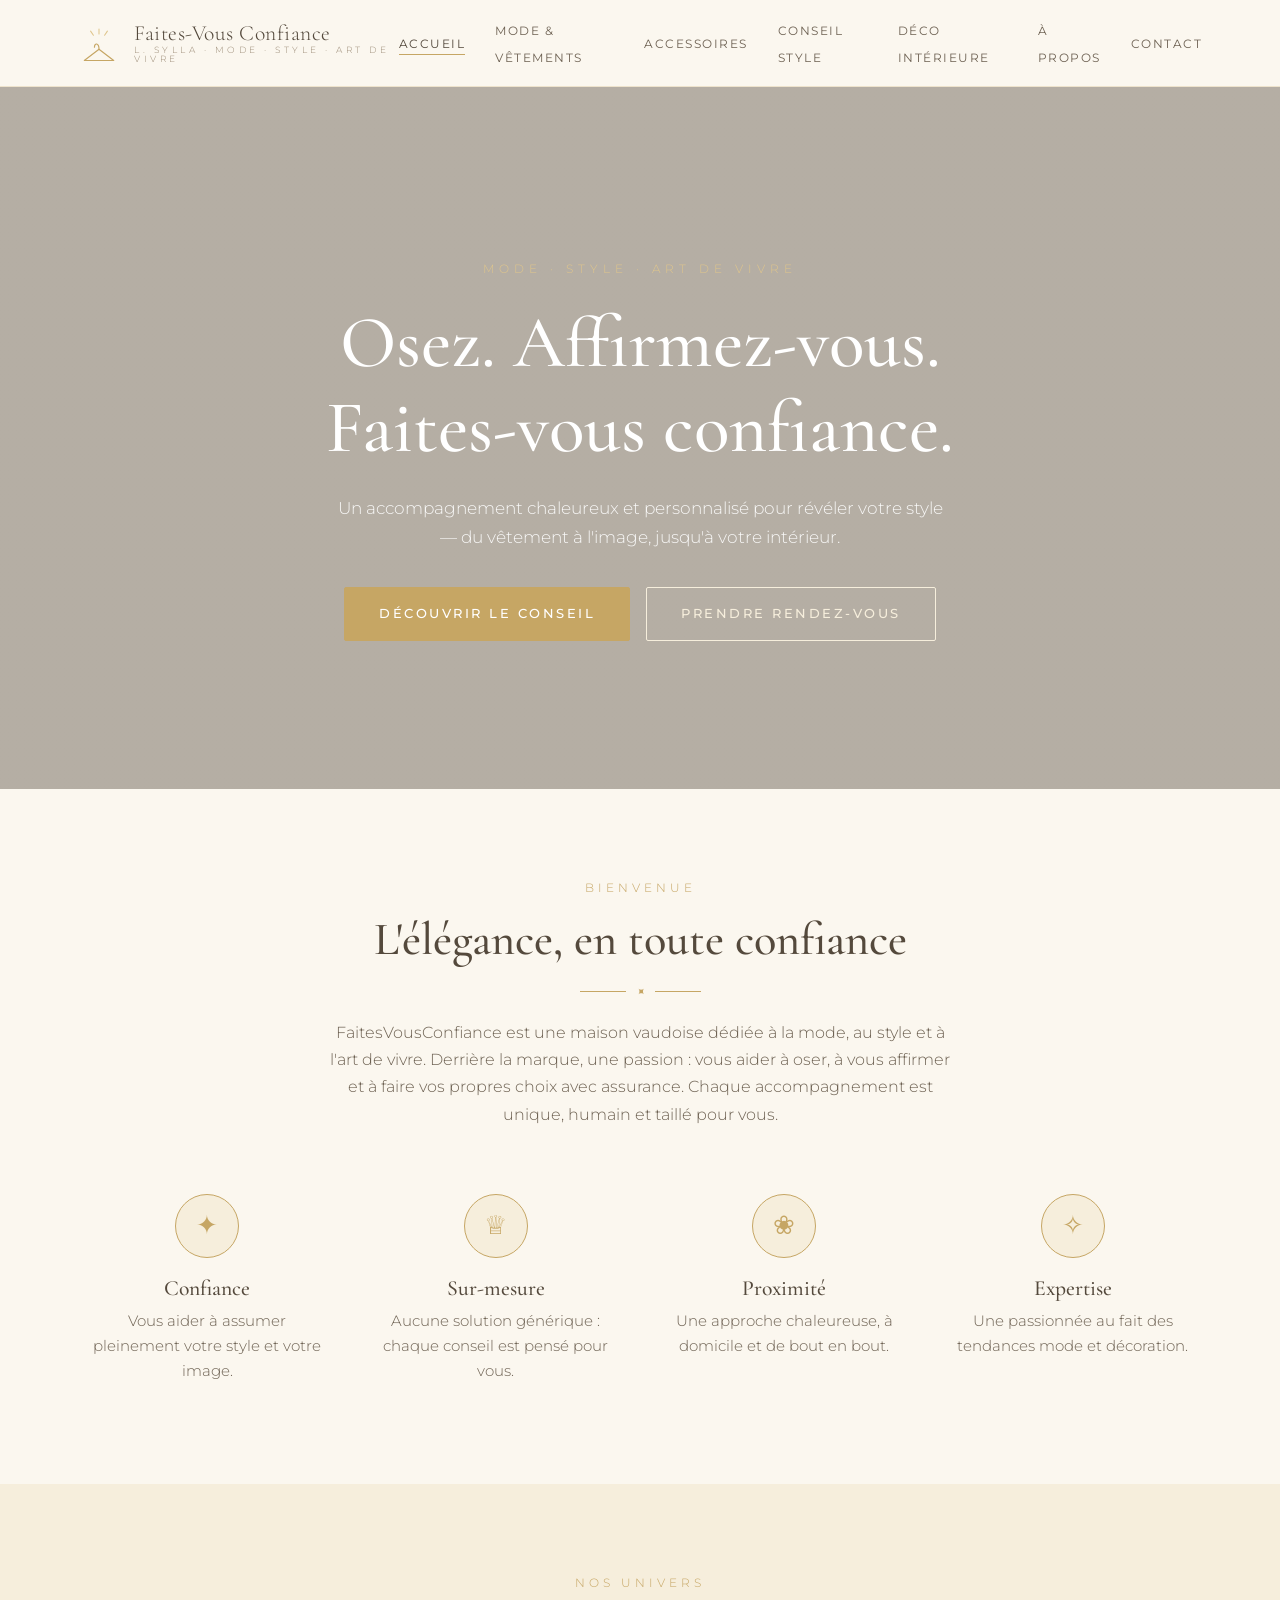
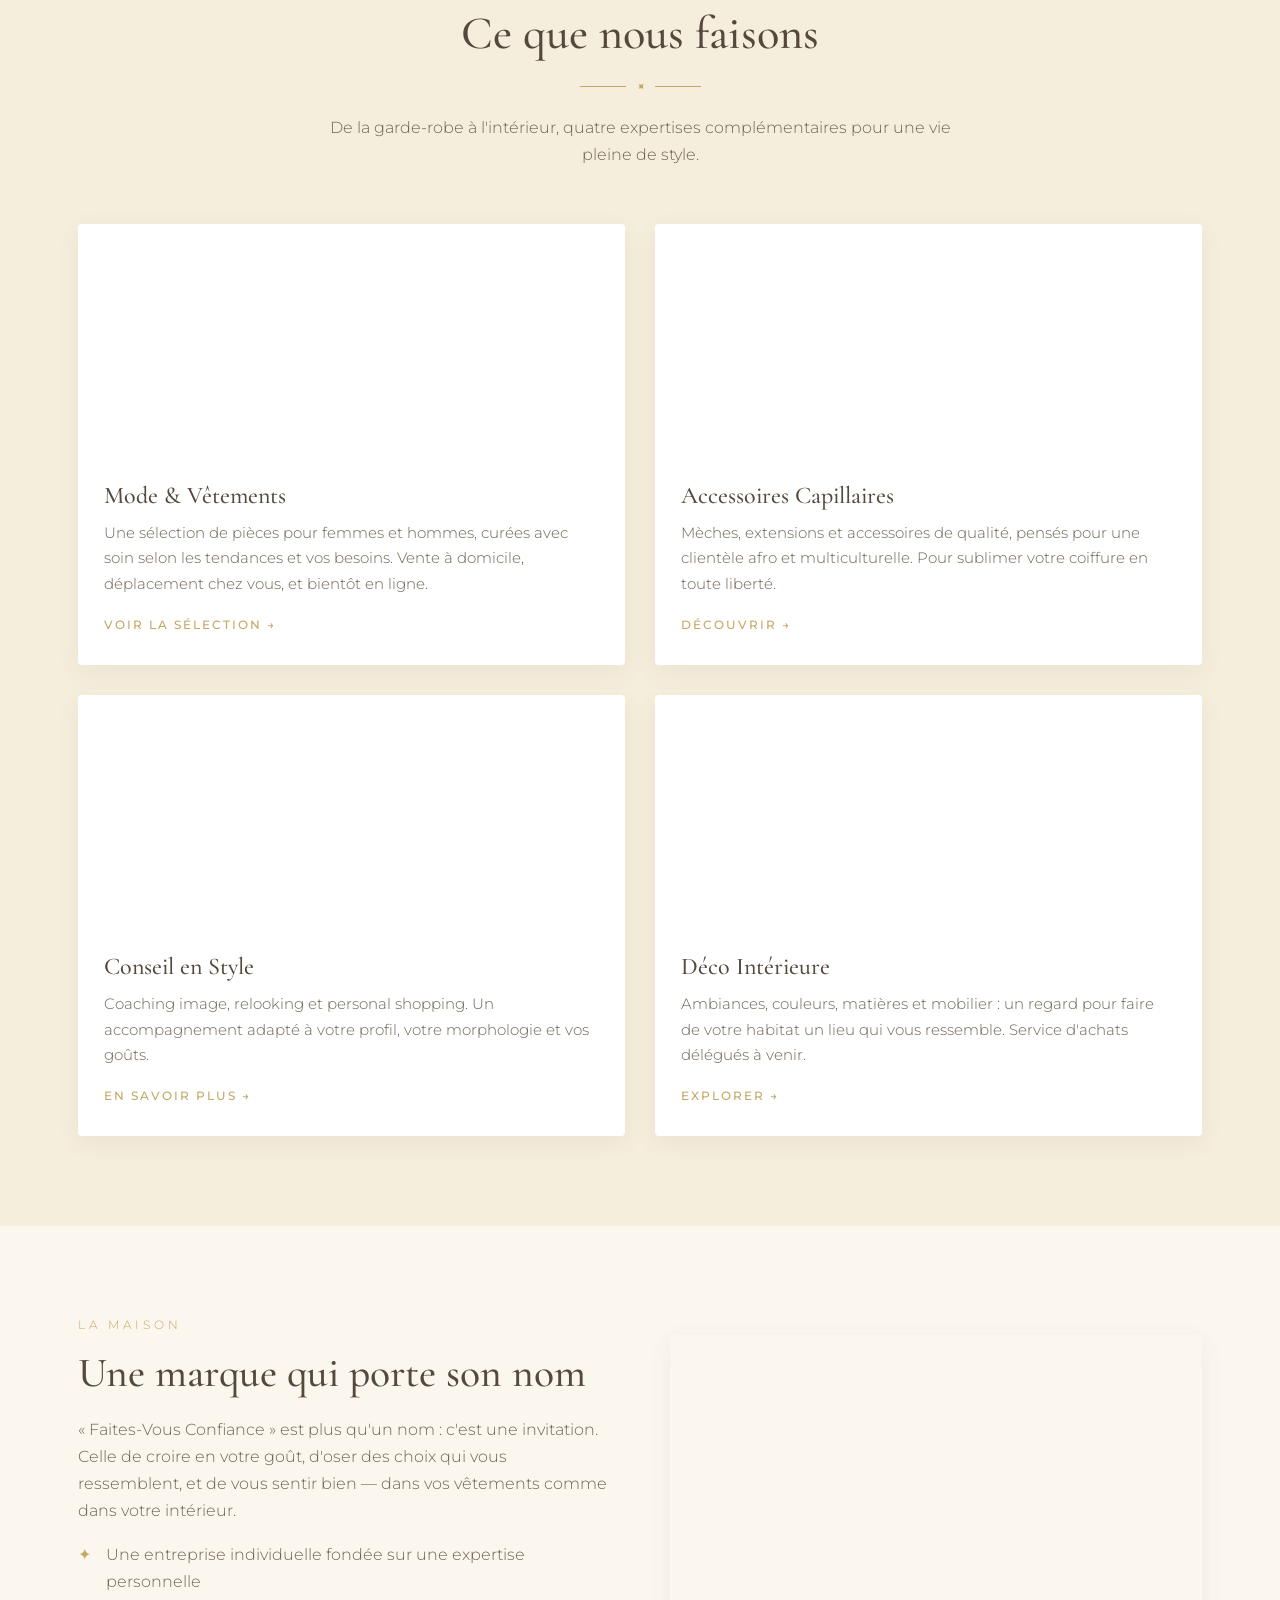
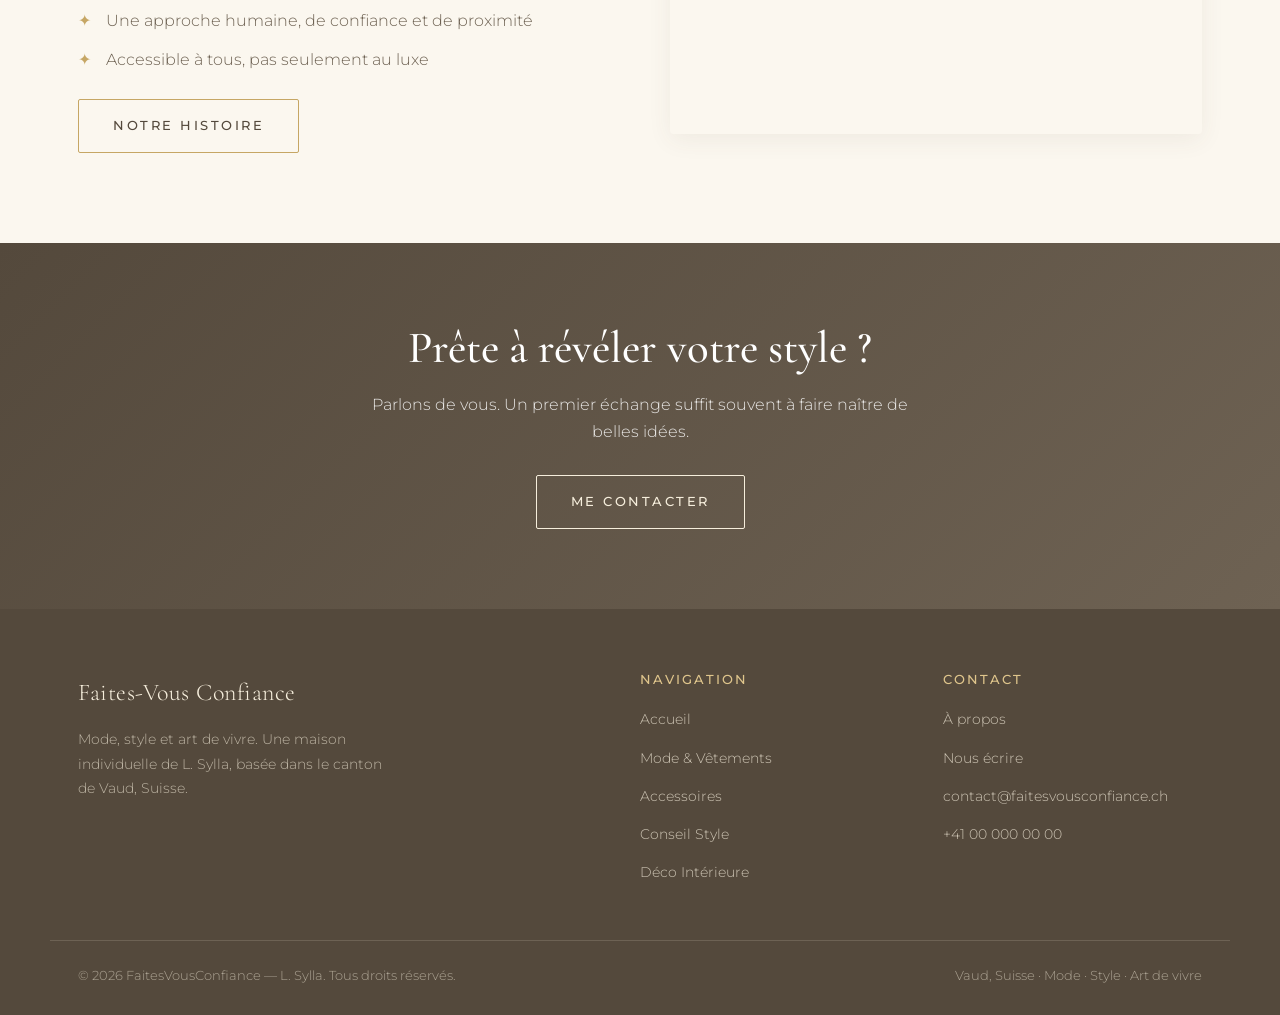
==== index.html @ c6884b05 "Initial commit" ====
<!DOCTYPE html>
<html lang="fr">
<head>
  <meta charset="UTF-8">
  <meta name="viewport" content="width=device-width, initial-scale=1.0">
  <title>FaitesVousConfiance — Mode, Style & Art de vivre | L. Sylla</title>
  <meta name="description" content="FaitesVousConfiance, par L. Sylla (Vaud, Suisse) : revente de vêtements et accessoires capillaires, conseil en style vestimentaire, image personnelle et décoration d'intérieur. Osez, affirmez-vous, faites-vous confiance.">
  <link rel="icon" type="image/svg+xml" href="assets/logo/emblem-cintre.svg">
  <link rel="stylesheet" href="assets/css/styles.css">
</head>
<body>

  <!-- EN-TÊTE -->
  <header class="site-header">
    <div class="container nav">
      <a class="brand" href="index.html">
        <img class="emblem" src="assets/logo/emblem-cintre.svg" alt="Emblème FaitesVousConfiance">
        <span class="brand-text">
          <span class="brand-name">Faites-Vous Confiance</span>
          <span class="brand-sub">L. Sylla · Mode · Style · Art de vivre</span>
        </span>
      </a>
      <button class="nav-toggle" aria-label="Menu"><span></span><span></span><span></span></button>
      <ul class="nav-links">
        <li><a href="index.html" class="active">Accueil</a></li>
        <li><a href="mode.html">Mode &amp; Vêtements</a></li>
        <li><a href="accessoires.html">Accessoires</a></li>
        <li><a href="conseil.html">Conseil Style</a></li>
        <li><a href="deco.html">Déco Intérieure</a></li>
        <li><a href="apropos.html">À propos</a></li>
        <li><a href="contact.html">Contact</a></li>
      </ul>
    </div>
  </header>

  <!-- HERO -->
  <section class="hero">
    <div class="container">
      <p class="eyebrow">Mode · Style · Art de vivre</p>
      <h1>Osez. Affirmez-vous.<br>Faites-vous confiance.</h1>
      <p>Un accompagnement chaleureux et personnalisé pour révéler votre style — du vêtement à l'image, jusqu'à votre intérieur.</p>
      <div class="btn-group">
        <a href="conseil.html" class="btn btn-plein">Découvrir le conseil</a>
        <a href="contact.html" class="btn btn-clair">Prendre rendez-vous</a>
      </div>
    </div>
  </section>

  <!-- INTRO -->
  <section class="bloc">
    <div class="container section-head reveal">
      <span class="eyebrow">Bienvenue</span>
      <h2>L'élégance, en toute confiance</h2>
      <div class="filet"><span>✦</span></div>
      <p>FaitesVousConfiance est une maison vaudoise dédiée à la mode, au style et à l'art de vivre. Derrière la marque, une passion : vous aider à oser, à vous affirmer et à faire vos propres choix avec assurance. Chaque accompagnement est unique, humain et taillé pour vous.</p>
    </div>

    <div class="container grid grid-4 reveal">
      <div class="valeur">
        <div class="ico">✦</div>
        <h3>Confiance</h3>
        <p>Vous aider à assumer pleinement votre style et votre image.</p>
      </div>
      <div class="valeur">
        <div class="ico">♕</div>
        <h3>Sur-mesure</h3>
        <p>Aucune solution générique : chaque conseil est pensé pour vous.</p>
      </div>
      <div class="valeur">
        <div class="ico">❀</div>
        <h3>Proximité</h3>
        <p>Une approche chaleureuse, à domicile et de bout en bout.</p>
      </div>
      <div class="valeur">
        <div class="ico">✧</div>
        <h3>Expertise</h3>
        <p>Une passionnée au fait des tendances mode et décoration.</p>
      </div>
    </div>
  </section>

  <!-- SERVICES -->
  <section class="bloc creme">
    <div class="container section-head reveal">
      <span class="eyebrow">Nos univers</span>
      <h2>Ce que nous faisons</h2>
      <div class="filet"><span>✦</span></div>
      <p>De la garde-robe à l'intérieur, quatre expertises complémentaires pour une vie pleine de style.</p>
    </div>

    <div class="container grid grid-2 reveal">
      <article class="card">
        <div class="thumb" style="background-image:url('https://images.unsplash.com/photo-1445205170230-053b83016050?auto=format&fit=crop&w=900&q=80')"></div>
        <div class="card-body">
          <h3>Mode &amp; Vêtements</h3>
          <p>Une sélection de pièces pour femmes et hommes, curées avec soin selon les tendances et vos besoins. Vente à domicile, déplacement chez vous, et bientôt en ligne.</p>
          <a href="mode.html" class="card-link">Voir la sélection →</a>
        </div>
      </article>

      <article class="card">
        <div class="thumb" style="background-image:url('https://images.unsplash.com/photo-1522338242992-e1a54906a8da?auto=format&fit=crop&w=900&q=80')"></div>
        <div class="card-body">
          <h3>Accessoires Capillaires</h3>
          <p>Mèches, extensions et accessoires de qualité, pensés pour une clientèle afro et multiculturelle. Pour sublimer votre coiffure en toute liberté.</p>
          <a href="accessoires.html" class="card-link">Découvrir →</a>
        </div>
      </article>

      <article class="card">
        <div class="thumb" style="background-image:url('https://images.unsplash.com/photo-1483985988355-763728e1935b?auto=format&fit=crop&w=900&q=80')"></div>
        <div class="card-body">
          <h3>Conseil en Style</h3>
          <p>Coaching image, relooking et personal shopping. Un accompagnement adapté à votre profil, votre morphologie et vos goûts.</p>
          <a href="conseil.html" class="card-link">En savoir plus →</a>
        </div>
      </article>

      <article class="card">
        <div class="thumb" style="background-image:url('https://images.unsplash.com/photo-1616486338812-3dadae4b4ace?auto=format&fit=crop&w=900&q=80')"></div>
        <div class="card-body">
          <h3>Déco Intérieure</h3>
          <p>Ambiances, couleurs, matières et mobilier : un regard pour faire de votre habitat un lieu qui vous ressemble. Service d'achats délégués à venir.</p>
          <a href="deco.html" class="card-link">Explorer →</a>
        </div>
      </article>
    </div>
  </section>

  <!-- SPLIT À PROPOS -->
  <section class="bloc">
    <div class="container split reverse reveal">
      <div class="split-media">
        <div class="ph" style="background-image:url('https://images.unsplash.com/photo-1487412720507-e7ab37603c6f?auto=format&fit=crop&w=900&q=80')"></div>
      </div>
      <div class="split-text">
        <span class="eyebrow">La maison</span>
        <h2>Une marque qui porte son nom</h2>
        <p>« Faites-Vous Confiance » est plus qu'un nom : c'est une invitation. Celle de croire en votre goût, d'oser des choix qui vous ressemblent, et de vous sentir bien — dans vos vêtements comme dans votre intérieur.</p>
        <ul class="liste-check">
          <li>Une entreprise individuelle fondée sur une expertise personnelle</li>
          <li>Une approche humaine, de confiance et de proximité</li>
          <li>Accessible à tous, pas seulement au luxe</li>
        </ul>
        <a href="apropos.html" class="btn btn-ligne">Notre histoire</a>
      </div>
    </div>
  </section>

  <!-- CTA -->
  <section class="cta-band reveal">
    <div class="container">
      <h2>Prête à révéler votre style ?</h2>
      <p>Parlons de vous. Un premier échange suffit souvent à faire naître de belles idées.</p>
      <a href="contact.html" class="btn btn-clair">Me contacter</a>
    </div>
  </section>

  <!-- PIED DE PAGE -->
  <footer class="site-footer">
    <div class="container footer-grid">
      <div class="footer-brand">
        <span class="brand-name">Faites-Vous Confiance</span>
        <p>Mode, style et art de vivre. Une maison individuelle de L. Sylla, basée dans le canton de Vaud, Suisse.</p>
      </div>
      <div class="footer-col">
        <h4>Navigation</h4>
        <ul>
          <li><a href="index.html">Accueil</a></li>
          <li><a href="mode.html">Mode &amp; Vêtements</a></li>
          <li><a href="accessoires.html">Accessoires</a></li>
          <li><a href="conseil.html">Conseil Style</a></li>
          <li><a href="deco.html">Déco Intérieure</a></li>
        </ul>
      </div>
      <div class="footer-col">
        <h4>Contact</h4>
        <ul>
          <li><a href="apropos.html">À propos</a></li>
          <li><a href="contact.html">Nous écrire</a></li>
          <li><a href="mailto:contact@faitesvousconfiance.ch">contact@faitesvousconfiance.ch</a></li>
          <li><a href="tel:+41000000000">+41 00 000 00 00</a></li>
        </ul>
      </div>
    </div>
    <div class="container footer-bottom">
      <span>© 2026 FaitesVousConfiance — L. Sylla. Tous droits réservés.</span>
      <span>Vaud, Suisse · Mode · Style · Art de vivre</span>
    </div>
  </footer>

  <script src="assets/js/main.js"></script>
</body>
</html>
---- assets/css/styles.css ----
/* =========================================================
   FaitesVousConfiance — L. Sylla
   Feuille de style commune
   Charte : or (#C6A664), crème (#F6EEDC), brun (#54493C)
   Typos : Cormorant Garamond (titres) + Montserrat (texte)
   ========================================================= */

@import url('https://fonts.googleapis.com/css2?family=Cormorant+Garamond:ital,wght@0,400;0,500;0,600;1,400&family=Montserrat:wght@300;400;500;600&display=swap');

:root {
  --or: #C6A664;
  --or-clair: #DFC58C;
  --or-lumiere: #E7CE93;
  --creme: #F6EEDC;
  --creme-clair: #FBF7EF;
  --brun: #54493C;
  --brun-doux: #6E6253;
  --tan: #9A8A74;
  --blanc: #FFFFFF;
  --ombre: 0 12px 40px rgba(84, 73, 60, 0.10);
  --ombre-douce: 0 6px 24px rgba(84, 73, 60, 0.07);
  --serif: 'Cormorant Garamond', Georgia, serif;
  --sans: 'Montserrat', Arial, sans-serif;
  --max: 1180px;
}

* { margin: 0; padding: 0; box-sizing: border-box; }

html { scroll-behavior: smooth; }

body {
  font-family: var(--sans);
  color: var(--brun);
  background: var(--creme-clair);
  line-height: 1.7;
  font-weight: 300;
  -webkit-font-smoothing: antialiased;
}

img, svg { max-width: 100%; display: block; }

a { color: inherit; text-decoration: none; transition: color .25s ease; }

h1, h2, h3, h4 { font-family: var(--serif); font-weight: 500; color: var(--brun); line-height: 1.15; }

.container { width: 100%; max-width: var(--max); margin: 0 auto; padding: 0 28px; }

/* ---------- Boutons ---------- */
.btn {
  display: inline-block;
  font-family: var(--sans);
  font-size: .8rem;
  font-weight: 500;
  letter-spacing: 2.5px;
  text-transform: uppercase;
  padding: 15px 34px;
  border: 1px solid var(--or);
  border-radius: 2px;
  cursor: pointer;
  transition: all .3s ease;
}
.btn-plein { background: var(--or); color: var(--blanc); }
.btn-plein:hover { background: var(--brun); border-color: var(--brun); color: var(--blanc); }
.btn-ligne { background: transparent; color: var(--brun); }
.btn-ligne:hover { background: var(--or); color: var(--blanc); }
.btn-clair { border-color: var(--creme); color: var(--creme); }
.btn-clair:hover { background: var(--creme); color: var(--brun); }

/* ---------- En-tête / Navigation ---------- */
.site-header {
  position: sticky; top: 0; z-index: 100;
  background: rgba(251, 247, 239, 0.92);
  backdrop-filter: blur(8px);
  border-bottom: 1px solid rgba(198, 166, 100, 0.25);
}
.nav {
  display: flex; align-items: center; justify-content: space-between;
  height: 86px;
}
.brand { display: flex; align-items: center; gap: 14px; }
.brand .emblem { width: 42px; height: 42px; }
.brand-text { display: flex; flex-direction: column; line-height: 1.05; }
.brand-name { font-family: var(--serif); font-size: 1.35rem; color: var(--brun); letter-spacing: .5px; }
.brand-sub { font-family: var(--sans); font-size: .58rem; letter-spacing: 3.5px; text-transform: uppercase; color: var(--tan); }

.nav-links { display: flex; align-items: center; gap: 30px; list-style: none; }
.nav-links a {
  font-size: .78rem; letter-spacing: 1.5px; text-transform: uppercase;
  font-weight: 400; color: var(--brun-doux); position: relative; padding-bottom: 4px;
}
.nav-links a::after {
  content: ''; position: absolute; left: 0; bottom: 0; width: 0; height: 1px;
  background: var(--or); transition: width .3s ease;
}
.nav-links a:hover, .nav-links a.active { color: var(--brun); }
.nav-links a:hover::after, .nav-links a.active::after { width: 100%; }

.nav-toggle { display: none; background: none; border: none; cursor: pointer; flex-direction: column; gap: 5px; }
.nav-toggle span { width: 26px; height: 2px; background: var(--brun); transition: .3s; }

/* ---------- Hero générique ---------- */
.hero {
  position: relative;
  min-height: 78vh;
  display: flex; align-items: center;
  background:
    linear-gradient(rgba(84,73,60,0.42), rgba(84,73,60,0.42)),
    url('https://images.unsplash.com/photo-1490481651871-ab68de25d43d?auto=format&fit=crop&w=1600&q=80') center/cover;
  color: var(--creme);
  text-align: center;
}
.hero .container { width: 100%; }
.hero .eyebrow {
  font-size: .75rem; letter-spacing: 5px; text-transform: uppercase;
  color: var(--or-clair); margin-bottom: 22px;
}
.hero h1 { font-size: clamp(2.6rem, 6vw, 4.6rem); color: var(--blanc); font-weight: 500; }
.hero p { max-width: 620px; margin: 24px auto 36px; font-size: 1.05rem; color: rgba(255,255,255,0.9); font-weight: 300; }
.hero .btn-group { display: flex; gap: 16px; justify-content: center; flex-wrap: wrap; }

/* ---------- Hero secondaire (pages internes) ---------- */
.page-hero {
  background:
    linear-gradient(rgba(84,73,60,0.5), rgba(84,73,60,0.5)),
    var(--bg-img, url('https://images.unsplash.com/photo-1490481651871-ab68de25d43d?auto=format&fit=crop&w=1600&q=80')) center/cover;
  color: var(--creme); text-align: center; padding: 110px 0 90px;
}
.page-hero .eyebrow { font-size: .72rem; letter-spacing: 5px; text-transform: uppercase; color: var(--or-clair); margin-bottom: 16px; }
.page-hero h1 { color: var(--blanc); font-size: clamp(2.2rem, 5vw, 3.6rem); }
.page-hero p { max-width: 600px; margin: 18px auto 0; color: rgba(255,255,255,0.9); }

/* ---------- Sections ---------- */
section.bloc { padding: 90px 0; }
section.bloc.creme { background: var(--creme); }
.section-head { text-align: center; max-width: 680px; margin: 0 auto 56px; }
.section-head .eyebrow {
  font-size: .72rem; letter-spacing: 4px; text-transform: uppercase; color: var(--or);
  display: block; margin-bottom: 14px;
}
.section-head h2 { font-size: clamp(2rem, 4vw, 2.9rem); }
.section-head p { margin-top: 18px; color: var(--brun-doux); }

/* filet décoratif */
.filet { display: flex; align-items: center; justify-content: center; gap: 10px; margin: 16px auto 0; }
.filet::before, .filet::after { content: ''; width: 46px; height: 1px; background: var(--or); }
.filet span { color: var(--or); transform: rotate(45deg); font-size: .7rem; }

/* ---------- Grilles cartes ---------- */
.grid { display: grid; gap: 30px; }
.grid-3 { grid-template-columns: repeat(3, 1fr); }
.grid-2 { grid-template-columns: repeat(2, 1fr); }
.grid-4 { grid-template-columns: repeat(4, 1fr); }

.card {
  background: var(--blanc); border-radius: 4px; overflow: hidden;
  box-shadow: var(--ombre-douce); transition: transform .35s ease, box-shadow .35s ease;
  display: flex; flex-direction: column;
}
.card:hover { transform: translateY(-6px); box-shadow: var(--ombre); }
.card .thumb { height: 230px; background-size: cover; background-position: center; }
.card .card-body { padding: 28px 26px 30px; flex: 1; display: flex; flex-direction: column; }
.card h3 { font-size: 1.5rem; margin-bottom: 10px; }
.card p { color: var(--brun-doux); font-size: .95rem; flex: 1; }
.card .card-link {
  margin-top: 18px; font-size: .74rem; letter-spacing: 2px; text-transform: uppercase;
  color: var(--or); font-weight: 500;
}
.card .card-link:hover { color: var(--brun); }

/* ---------- Bloc image + texte ---------- */
.split { display: grid; grid-template-columns: 1fr 1fr; gap: 60px; align-items: center; }
.split.reverse .split-media { order: 2; }
.split-media img, .split-media .ph { width: 100%; border-radius: 4px; box-shadow: var(--ombre-douce); }
.split-media .ph { aspect-ratio: 4/3; background-size: cover; background-position: center; }
.split-text .eyebrow { font-size: .72rem; letter-spacing: 4px; text-transform: uppercase; color: var(--or); display: block; margin-bottom: 14px; }
.split-text h2 { font-size: clamp(1.8rem, 3.5vw, 2.6rem); margin-bottom: 18px; }
.split-text p { color: var(--brun-doux); margin-bottom: 16px; }
.liste-check { list-style: none; margin: 12px 0 26px; }
.liste-check li { position: relative; padding-left: 28px; margin-bottom: 12px; color: var(--brun-doux); }
.liste-check li::before { content: '✦'; position: absolute; left: 0; color: var(--or); }

/* ---------- Valeurs ---------- */
.valeur { text-align: center; padding: 10px; }
.valeur .ico {
  width: 64px; height: 64px; margin: 0 auto 18px; border-radius: 50%;
  border: 1px solid var(--or); display: flex; align-items: center; justify-content: center;
  font-family: var(--serif); font-size: 1.6rem; color: var(--or); background: var(--creme);
}
.valeur h3 { font-size: 1.35rem; margin-bottom: 8px; }
.valeur p { color: var(--brun-doux); font-size: .92rem; }

/* ---------- Bannière CTA ---------- */
.cta-band {
  background: linear-gradient(135deg, var(--brun), var(--brun-doux));
  color: var(--creme); text-align: center; padding: 80px 0;
}
.cta-band h2 { color: var(--blanc); font-size: clamp(1.9rem, 4vw, 2.8rem); }
.cta-band p { max-width: 540px; margin: 16px auto 30px; color: rgba(255,255,255,0.85); }

/* ---------- Boutique ---------- */
.shop-grid { display: grid; grid-template-columns: repeat(4, 1fr); gap: 26px; }
.produit { background: var(--blanc); border-radius: 4px; overflow: hidden; box-shadow: var(--ombre-douce); }
.produit .thumb { aspect-ratio: 3/4; background: var(--creme); display: flex; align-items: center; justify-content: center; }
.produit .thumb svg { width: 56px; opacity: .5; }
.produit .p-body { padding: 18px 18px 22px; }
.produit h4 { font-family: var(--serif); font-size: 1.2rem; }
.produit .prix { color: var(--or); font-size: .85rem; letter-spacing: 1px; margin-top: 4px; }
.shop-soon {
  text-align: center; background: var(--creme); border: 1px dashed var(--or);
  border-radius: 4px; padding: 60px 30px; color: var(--brun-doux);
}
.shop-soon h3 { font-size: 1.8rem; margin-bottom: 10px; }

/* ---------- Formulaire de contact ---------- */
.contact-wrap { display: grid; grid-template-columns: 1fr 1fr; gap: 56px; align-items: start; }
.contact-info p { margin-bottom: 18px; color: var(--brun-doux); }
.contact-line { display: flex; align-items: center; gap: 14px; margin-bottom: 16px; }
.contact-line .ico { color: var(--or); font-size: 1.1rem; width: 26px; text-align: center; }
.form-group { margin-bottom: 20px; }
.form-group label { display: block; font-size: .74rem; letter-spacing: 1.5px; text-transform: uppercase; color: var(--brun-doux); margin-bottom: 8px; }
.form-group input, .form-group select, .form-group textarea {
  width: 100%; padding: 13px 15px; border: 1px solid rgba(198,166,100,0.4);
  border-radius: 3px; font-family: var(--sans); font-size: .95rem; color: var(--brun);
  background: var(--blanc); transition: border-color .25s;
}
.form-group input:focus, .form-group select:focus, .form-group textarea:focus { outline: none; border-color: var(--or); }
.form-group textarea { resize: vertical; min-height: 130px; }
.form-note { font-size: .8rem; color: var(--tan); margin-top: 6px; }

/* ---------- À propos ---------- */
.signature { font-family: var(--serif); font-style: italic; font-size: 1.6rem; color: var(--or); margin-top: 10px; }
.quote-block {
  border-left: 3px solid var(--or); padding: 8px 0 8px 26px;
  font-family: var(--serif); font-size: 1.4rem; font-style: italic; color: var(--brun); margin: 24px 0;
}

/* ---------- Pied de page ---------- */
.site-footer { background: var(--brun); color: rgba(246,238,220,0.8); padding: 64px 0 28px; }
.footer-grid { display: grid; grid-template-columns: 2fr 1fr 1fr; gap: 44px; margin-bottom: 44px; }
.footer-brand .brand-name { color: var(--creme); font-size: 1.5rem; font-family: var(--serif); }
.footer-brand p { margin-top: 14px; font-size: .9rem; max-width: 320px; color: rgba(246,238,220,0.65); }
.footer-col h4 { color: var(--or-clair); font-family: var(--sans); font-size: .8rem; letter-spacing: 2px; text-transform: uppercase; margin-bottom: 18px; font-weight: 500; }
.footer-col ul { list-style: none; }
.footer-col li { margin-bottom: 11px; }
.footer-col a { font-size: .9rem; color: rgba(246,238,220,0.75); }
.footer-col a:hover { color: var(--creme); }
.footer-bottom { border-top: 1px solid rgba(246,238,220,0.15); padding-top: 24px; display: flex; justify-content: space-between; flex-wrap: wrap; gap: 10px; font-size: .8rem; color: rgba(246,238,220,0.55); }

/* ---------- Animations apparition ---------- */
.reveal { opacity: 0; transform: translateY(24px); transition: opacity .7s ease, transform .7s ease; }
.reveal.in { opacity: 1; transform: none; }

/* ---------- Responsive ---------- */
@media (max-width: 980px) {
  .grid-3, .grid-4, .shop-grid { grid-template-columns: repeat(2, 1fr); }
  .footer-grid { grid-template-columns: 1fr 1fr; }
  .split, .contact-wrap { grid-template-columns: 1fr; gap: 36px; }
  .split.reverse .split-media { order: 0; }
}
@media (max-width: 720px) {
  .nav-links {
    position: fixed; top: 86px; right: 0; width: 75%; max-width: 320px;
    height: calc(100vh - 86px); background: var(--creme-clair);
    flex-direction: column; align-items: flex-start; gap: 0; padding: 30px;
    transform: translateX(100%); transition: transform .35s ease; box-shadow: var(--ombre);
  }
  .nav-links.open { transform: translateX(0); }
  .nav-links li { width: 100%; border-bottom: 1px solid rgba(198,166,100,0.2); }
  .nav-links a { display: block; padding: 16px 0; }
  .nav-toggle { display: flex; }
  .grid-3, .grid-4, .grid-2, .shop-grid { grid-template-columns: 1fr; }
  .footer-grid { grid-template-columns: 1fr; }
  section.bloc { padding: 64px 0; }
}
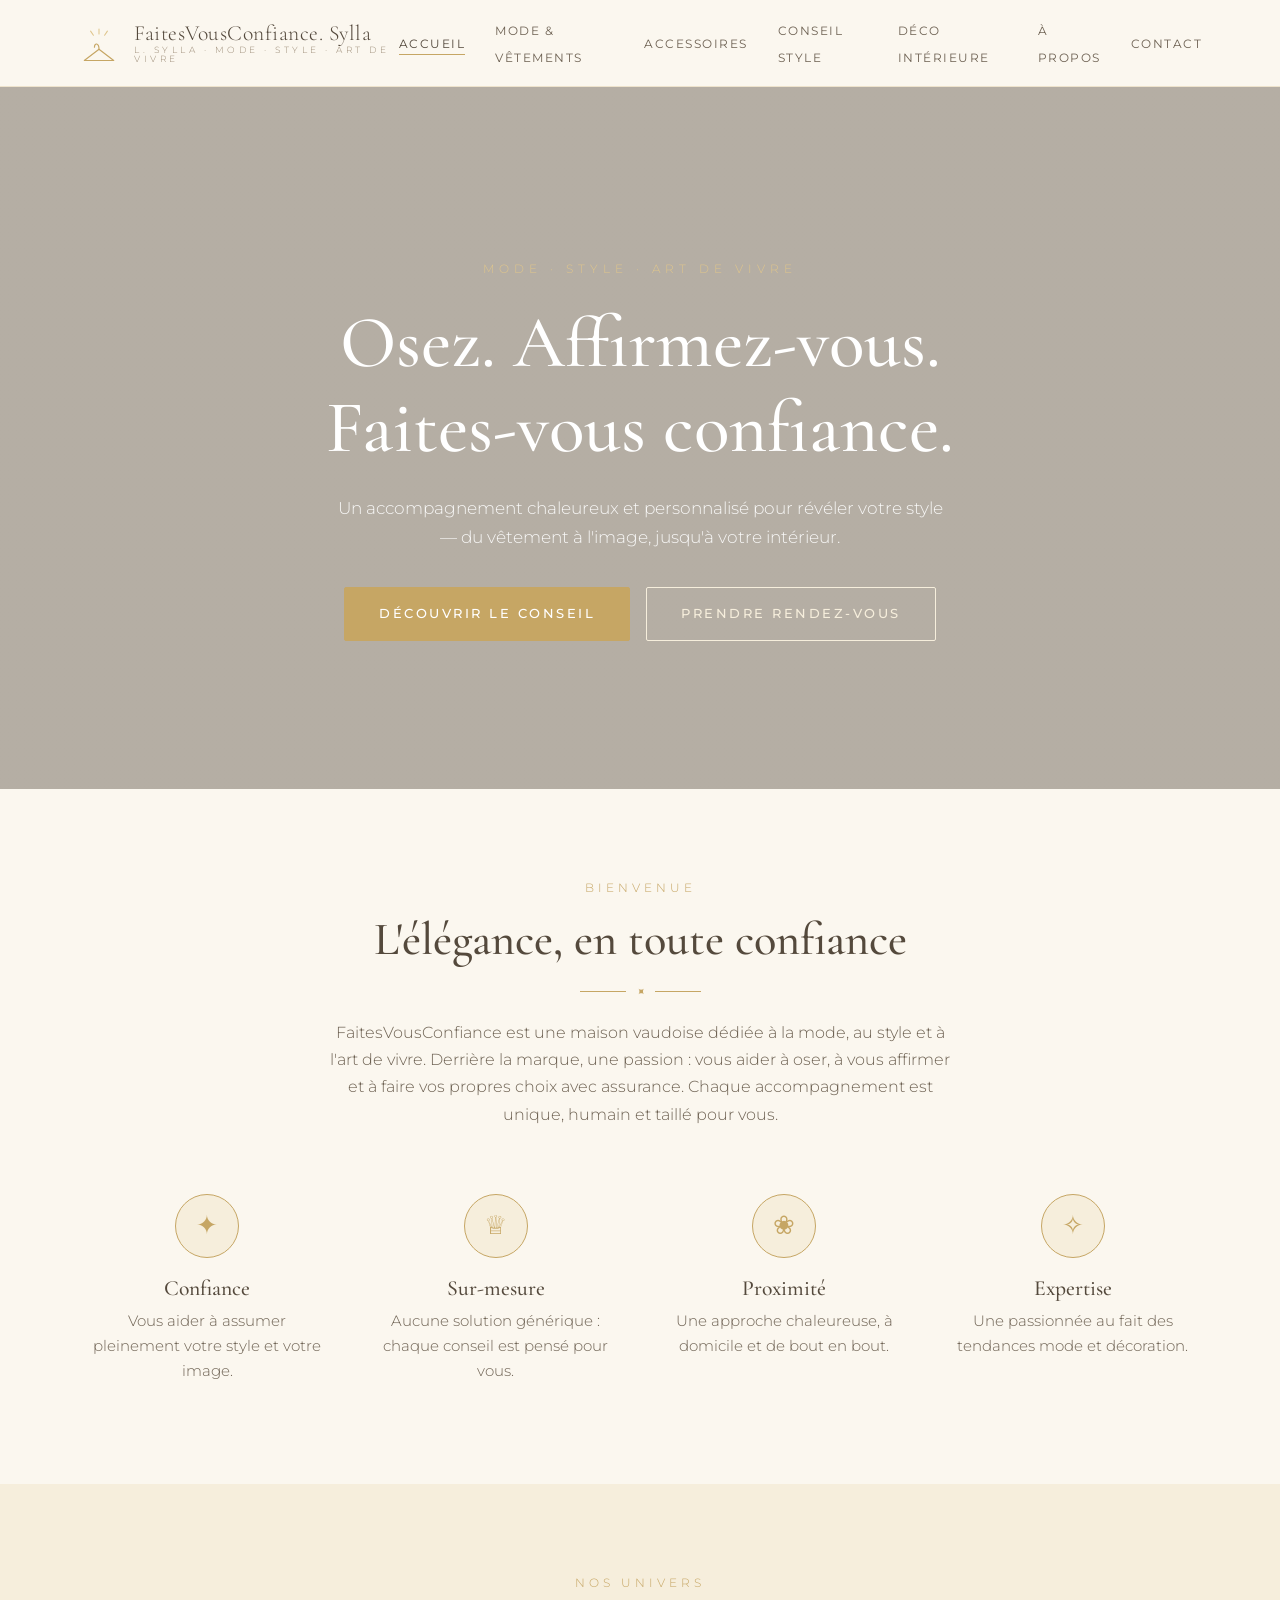
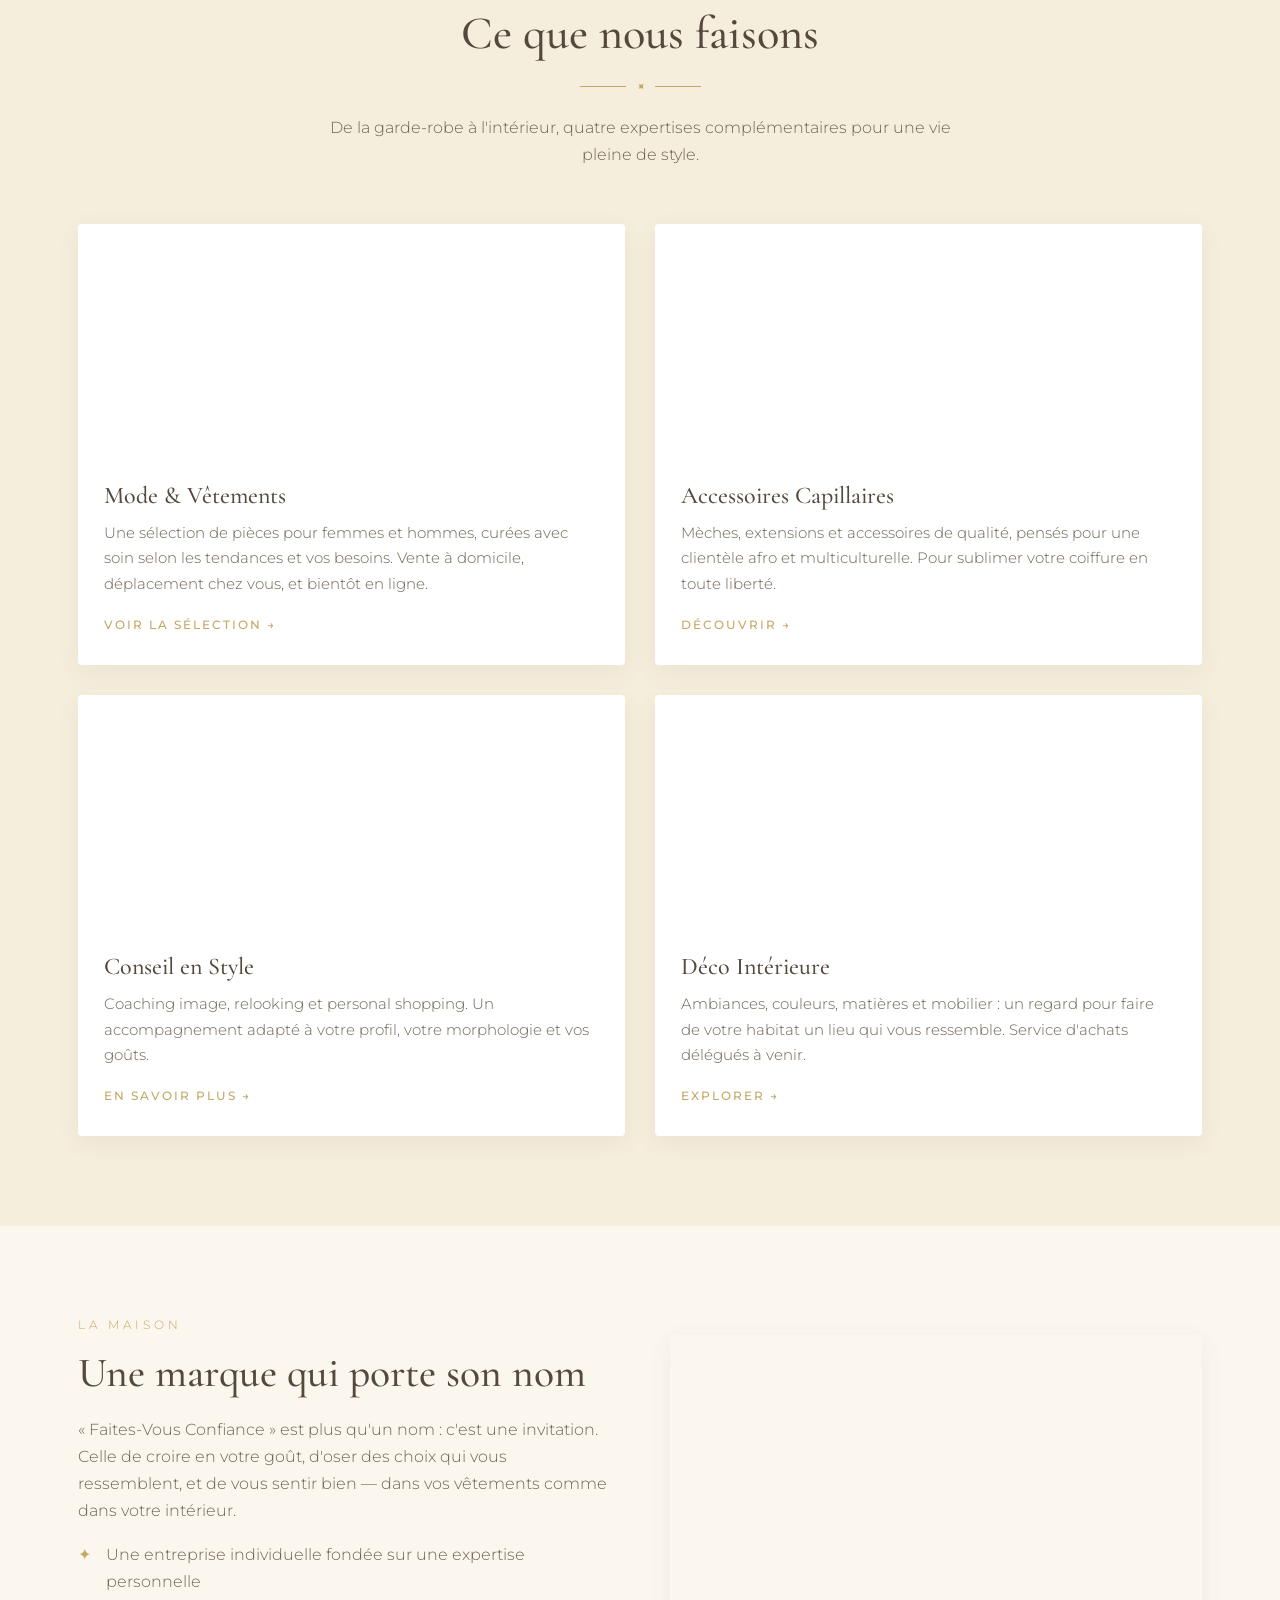
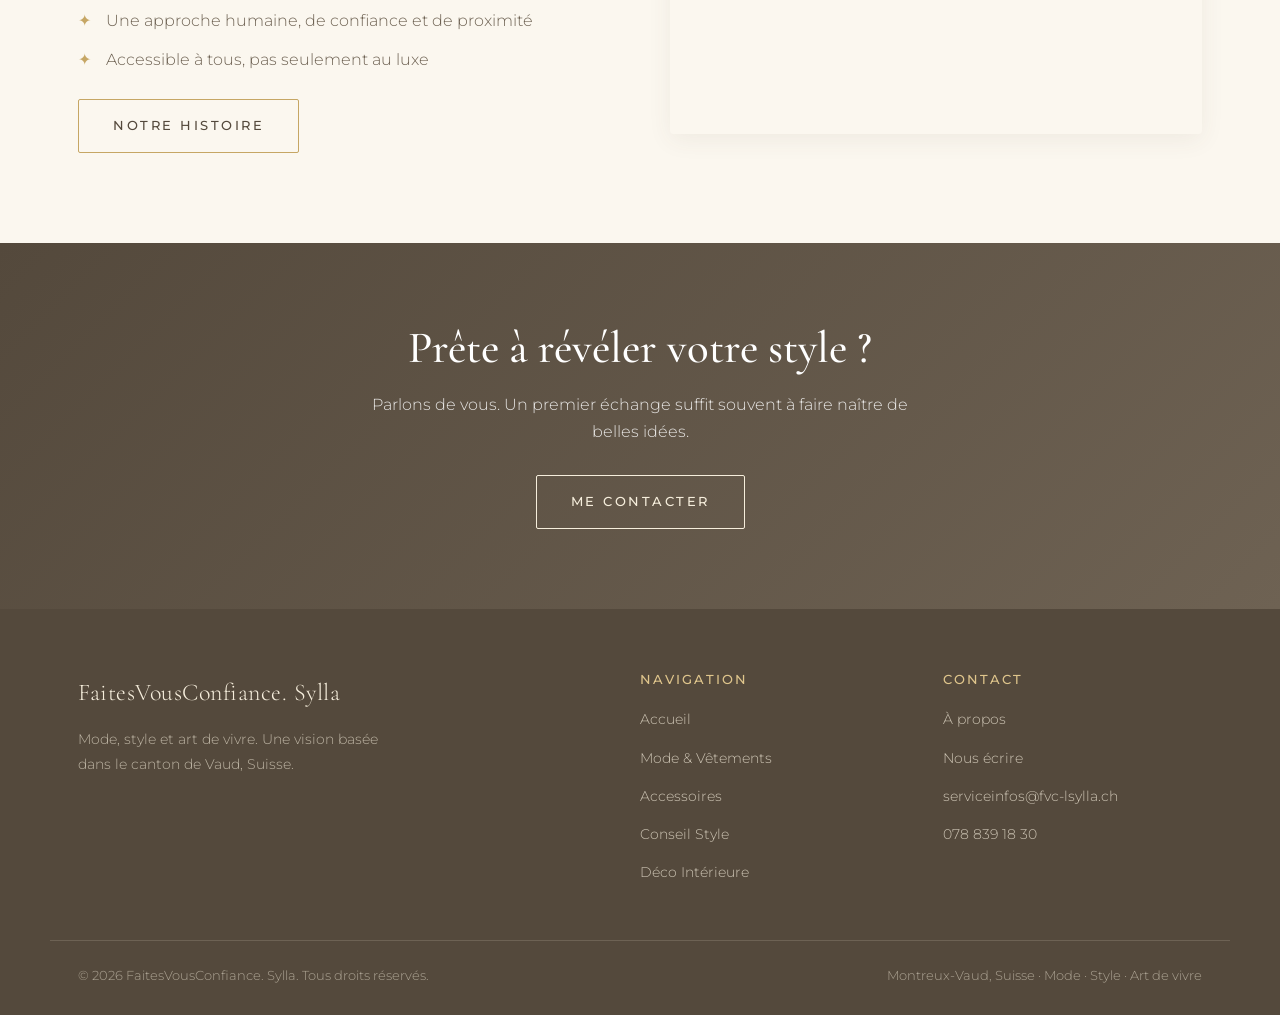
==== commit 720690a0: "Changed contact infos and Entreprise nama" ====
--- a/index.html
+++ b/index.html
@@ -3,8 +3,8 @@
 <head>
   <meta charset="UTF-8">
   <meta name="viewport" content="width=device-width, initial-scale=1.0">
-  <title>FaitesVousConfiance — Mode, Style & Art de vivre | L. Sylla</title>
-  <meta name="description" content="FaitesVousConfiance, par L. Sylla (Vaud, Suisse) : revente de vêtements et accessoires capillaires, conseil en style vestimentaire, image personnelle et décoration d'intérieur. Osez, affirmez-vous, faites-vous confiance.">
+  <title>FaitesVousConfiance. Sylla — Mode, Style & Art de vivre | </title>
+  <meta name="description" content="Faites-Vous Confiance, par L. Sylla (Vaud, Suisse) : revente de vêtements et accessoires capillaires, conseil en style vestimentaire, image personnelle et décoration d'intérieur. Osez, affirmez-vous, faites-vous confiance.">
   <link rel="icon" type="image/svg+xml" href="assets/logo/emblem-cintre.svg">
   <link rel="stylesheet" href="assets/css/styles.css">
 </head>
@@ -16,7 +16,7 @@
       <a class="brand" href="index.html">
         <img class="emblem" src="assets/logo/emblem-cintre.svg" alt="Emblème FaitesVousConfiance">
         <span class="brand-text">
-          <span class="brand-name">Faites-Vous Confiance</span>
+          <span class="brand-name">FaitesVousConfiance. Sylla</span>
           <span class="brand-sub">L. Sylla · Mode · Style · Art de vivre</span>
         </span>
       </a>
@@ -160,8 +160,8 @@
   <footer class="site-footer">
     <div class="container footer-grid">
       <div class="footer-brand">
-        <span class="brand-name">Faites-Vous Confiance</span>
-        <p>Mode, style et art de vivre. Une maison individuelle de L. Sylla, basée dans le canton de Vaud, Suisse.</p>
+        <span class="brand-name">FaitesVousConfiance. Sylla</span>
+        <p>Mode, style et art de vivre. Une vision basée dans le canton de Vaud, Suisse.</p>
       </div>
       <div class="footer-col">
         <h4>Navigation</h4>
@@ -178,14 +178,14 @@
         <ul>
           <li><a href="apropos.html">À propos</a></li>
           <li><a href="contact.html">Nous écrire</a></li>
-          <li><a href="mailto:contact@faitesvousconfiance.ch">contact@faitesvousconfiance.ch</a></li>
-          <li><a href="tel:+41000000000">+41 00 000 00 00</a></li>
+          <li><a href="mailto:serviceinfos@fvc-lsylla.ch">serviceinfos@fvc-lsylla.ch</a></li>
+          <li><a href="tel:+41788391830">078 839 18 30</a></li>
         </ul>
       </div>
     </div>
     <div class="container footer-bottom">
-      <span>© 2026 FaitesVousConfiance — L. Sylla. Tous droits réservés.</span>
-      <span>Vaud, Suisse · Mode · Style · Art de vivre</span>
+      <span>© 2026 FaitesVousConfiance. Sylla. Tous droits réservés.</span>
+      <span>Montreux-Vaud, Suisse · Mode · Style · Art de vivre</span>
     </div>
   </footer>
 
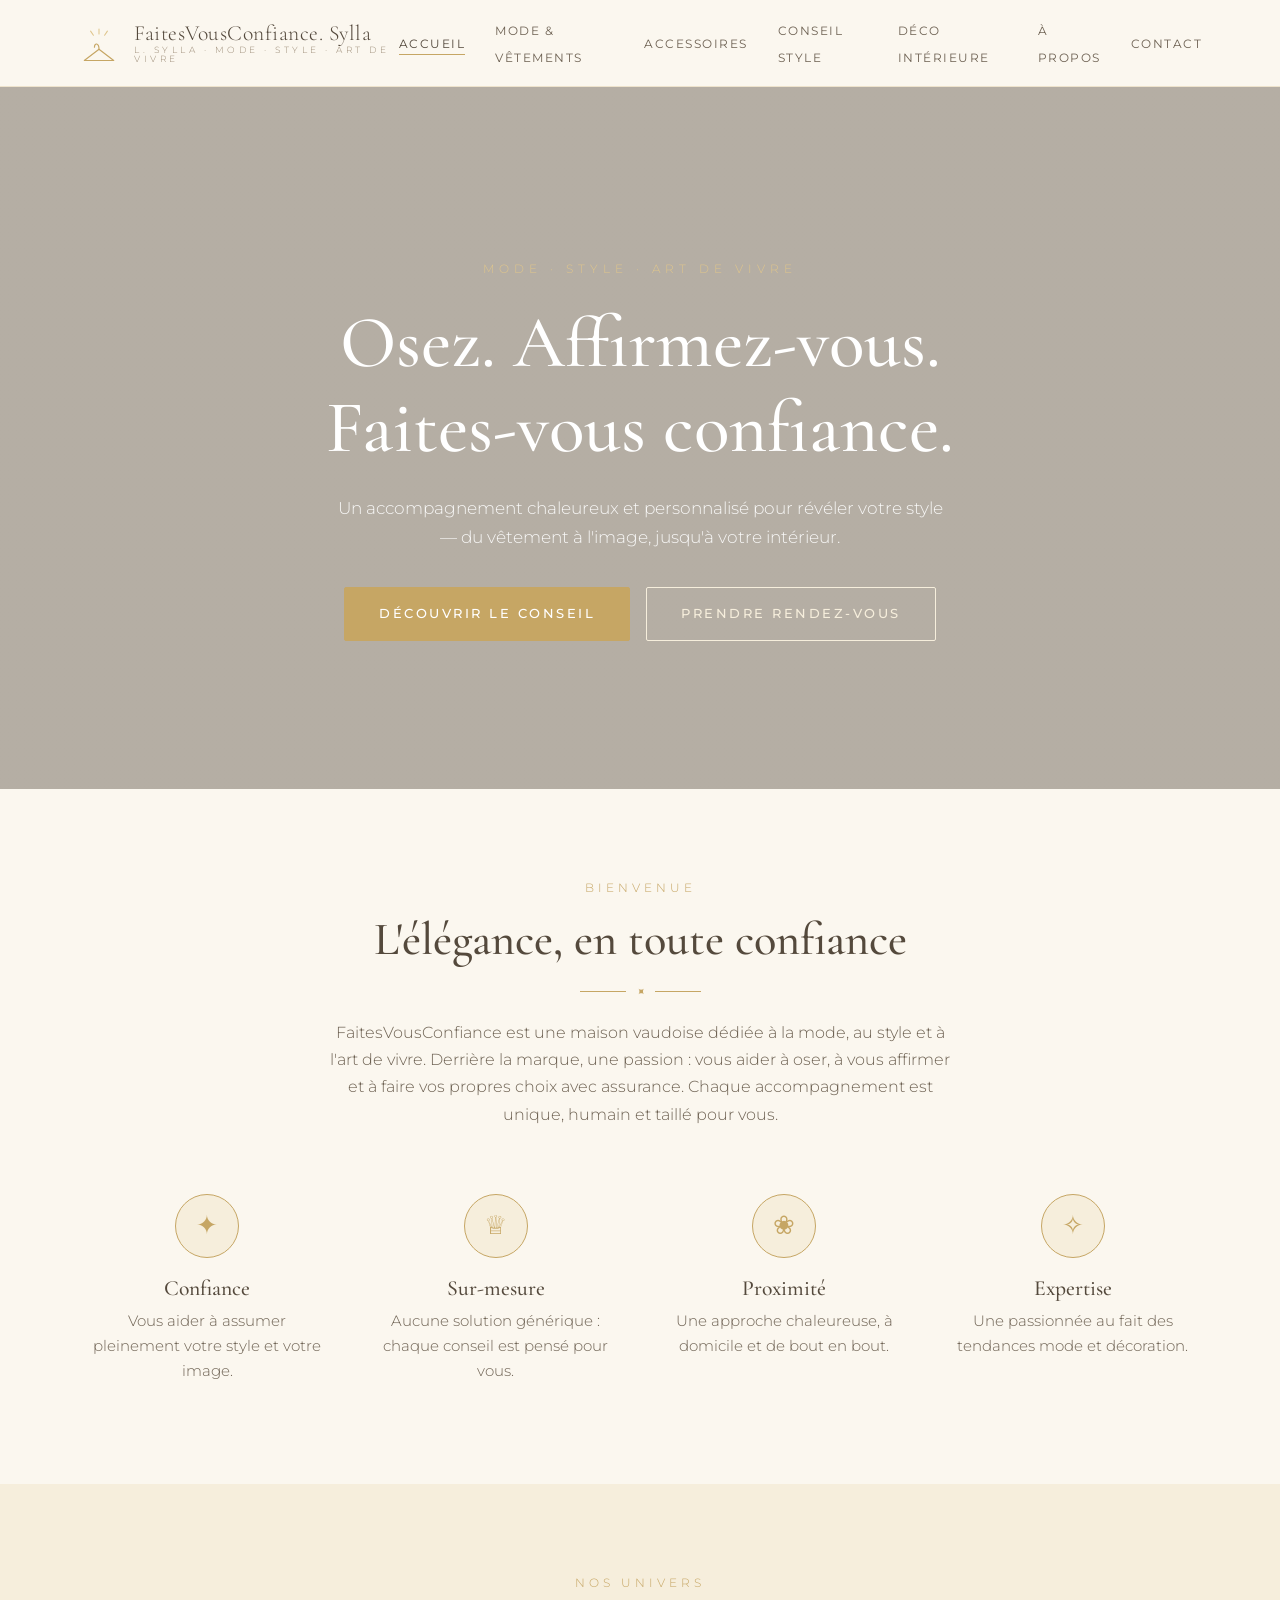
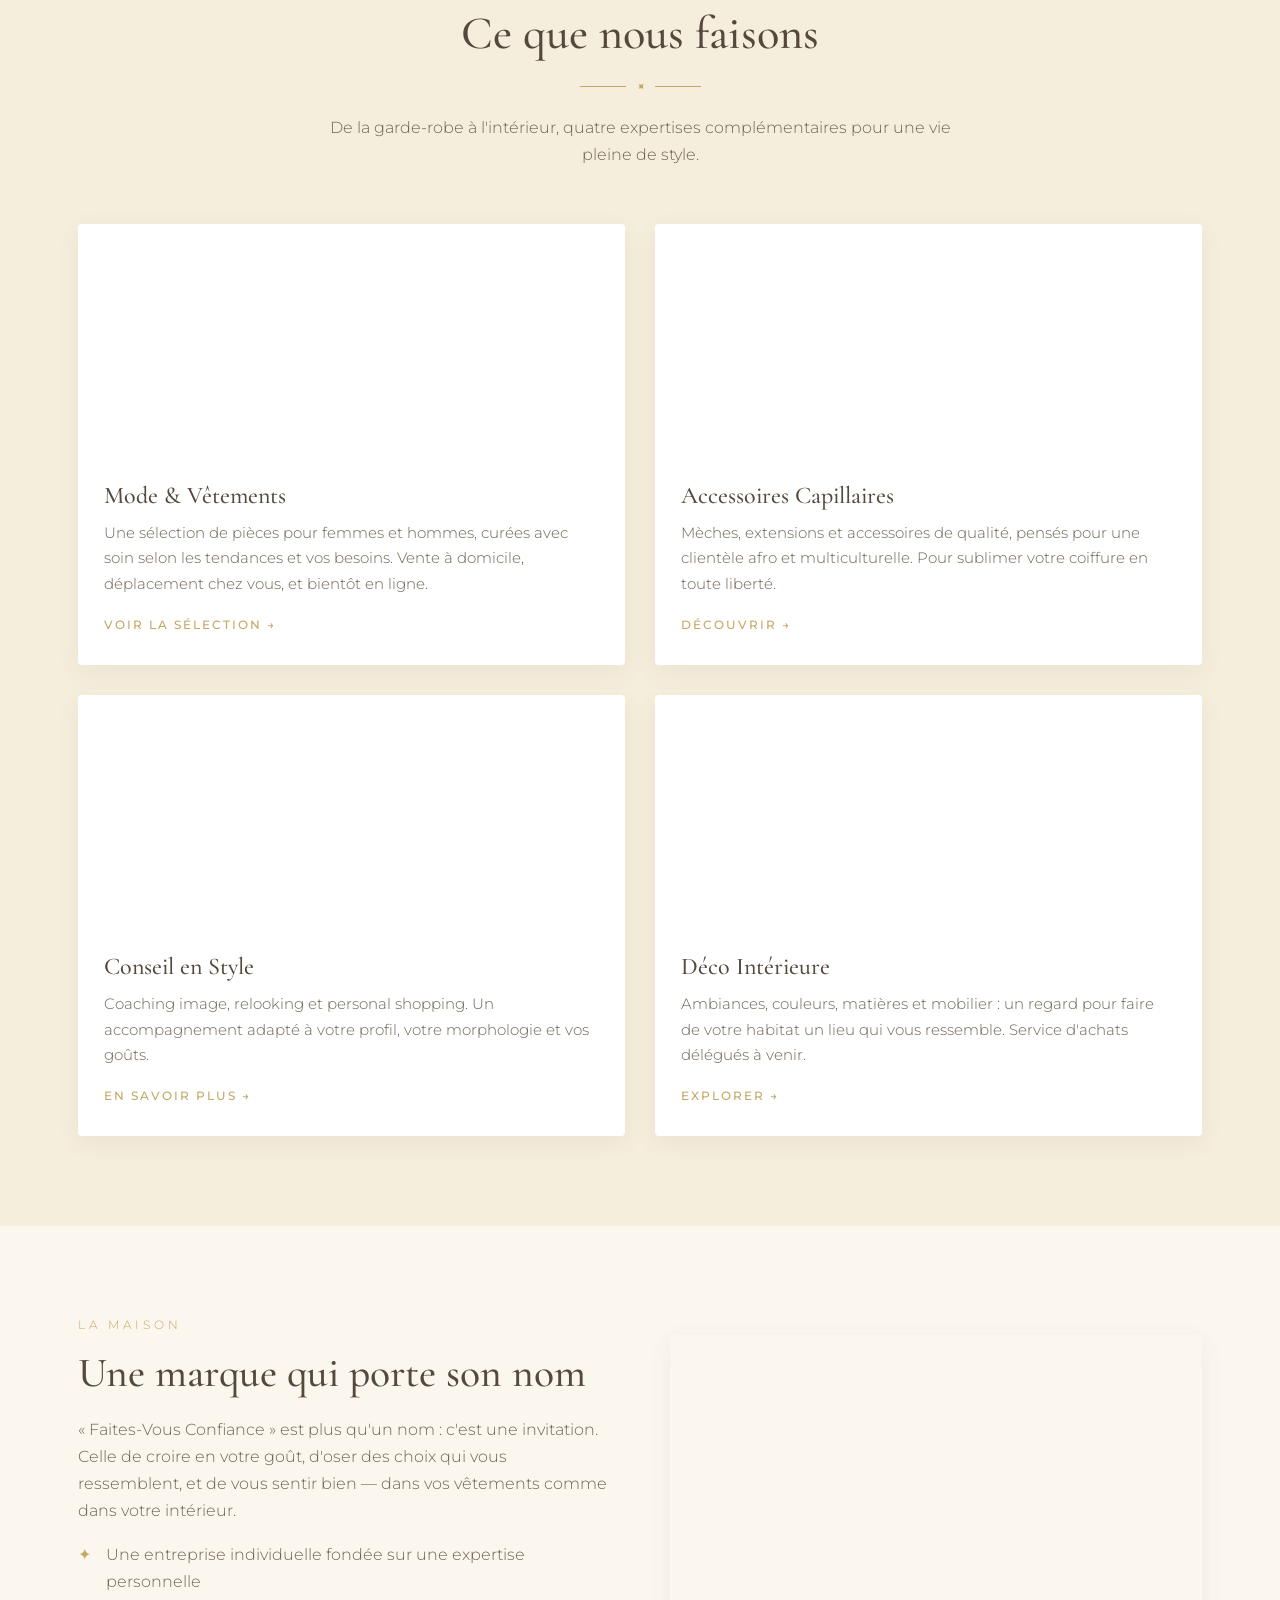
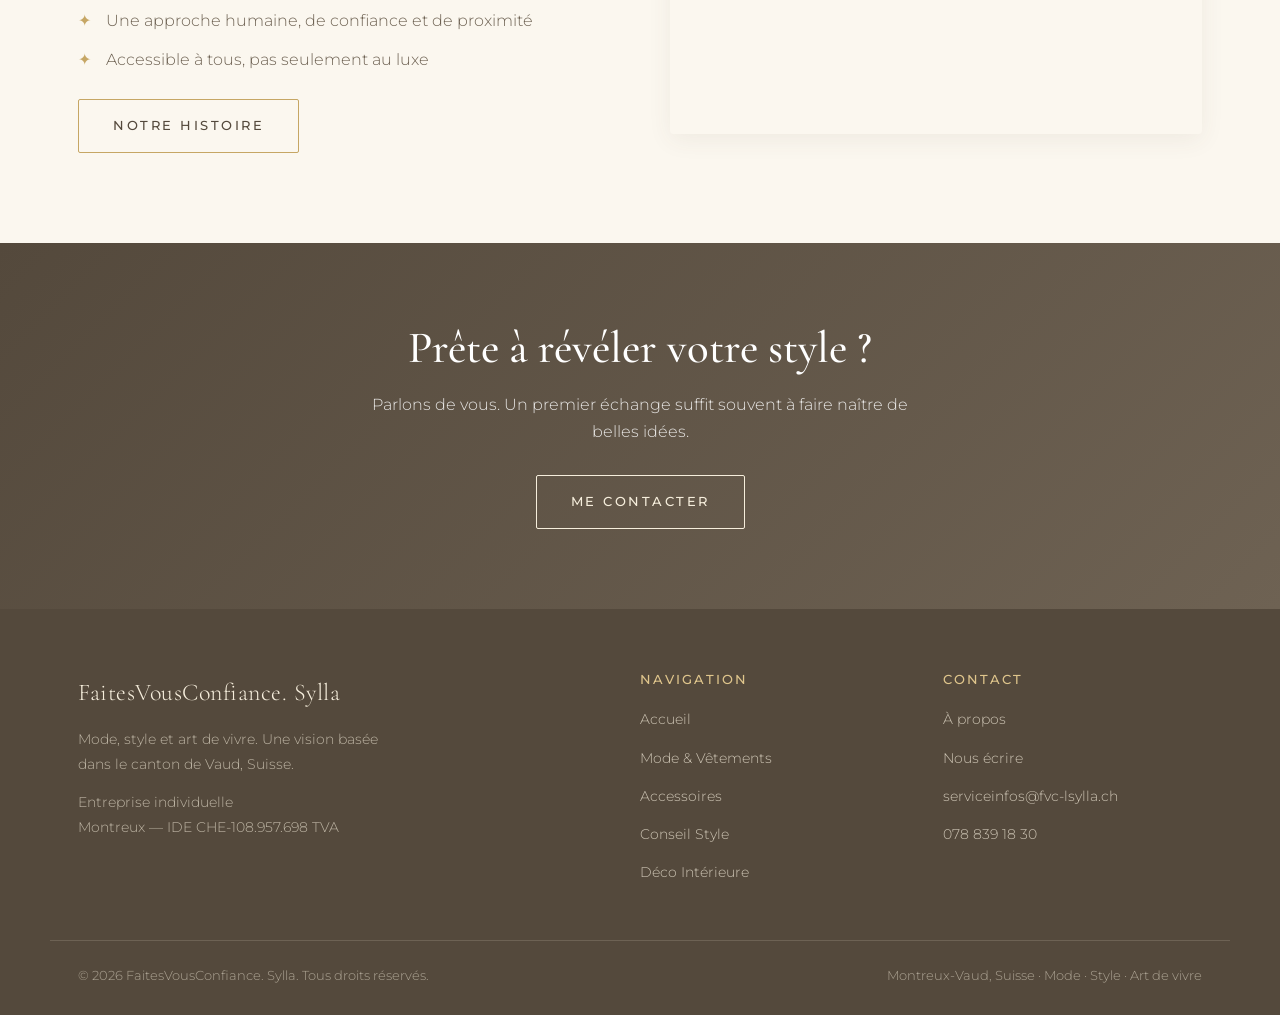
==== commit f5a72c87: "Insert the entreprise number" ====
--- a/index.html
+++ b/index.html
@@ -162,6 +162,7 @@
       <div class="footer-brand">
         <span class="brand-name">FaitesVousConfiance. Sylla</span>
         <p>Mode, style et art de vivre. Une vision basée dans le canton de Vaud, Suisse.</p>
+        <p>Entreprise individuelle<br>Montreux — IDE CHE-108.957.698 TVA</p>
       </div>
       <div class="footer-col">
         <h4>Navigation</h4>
